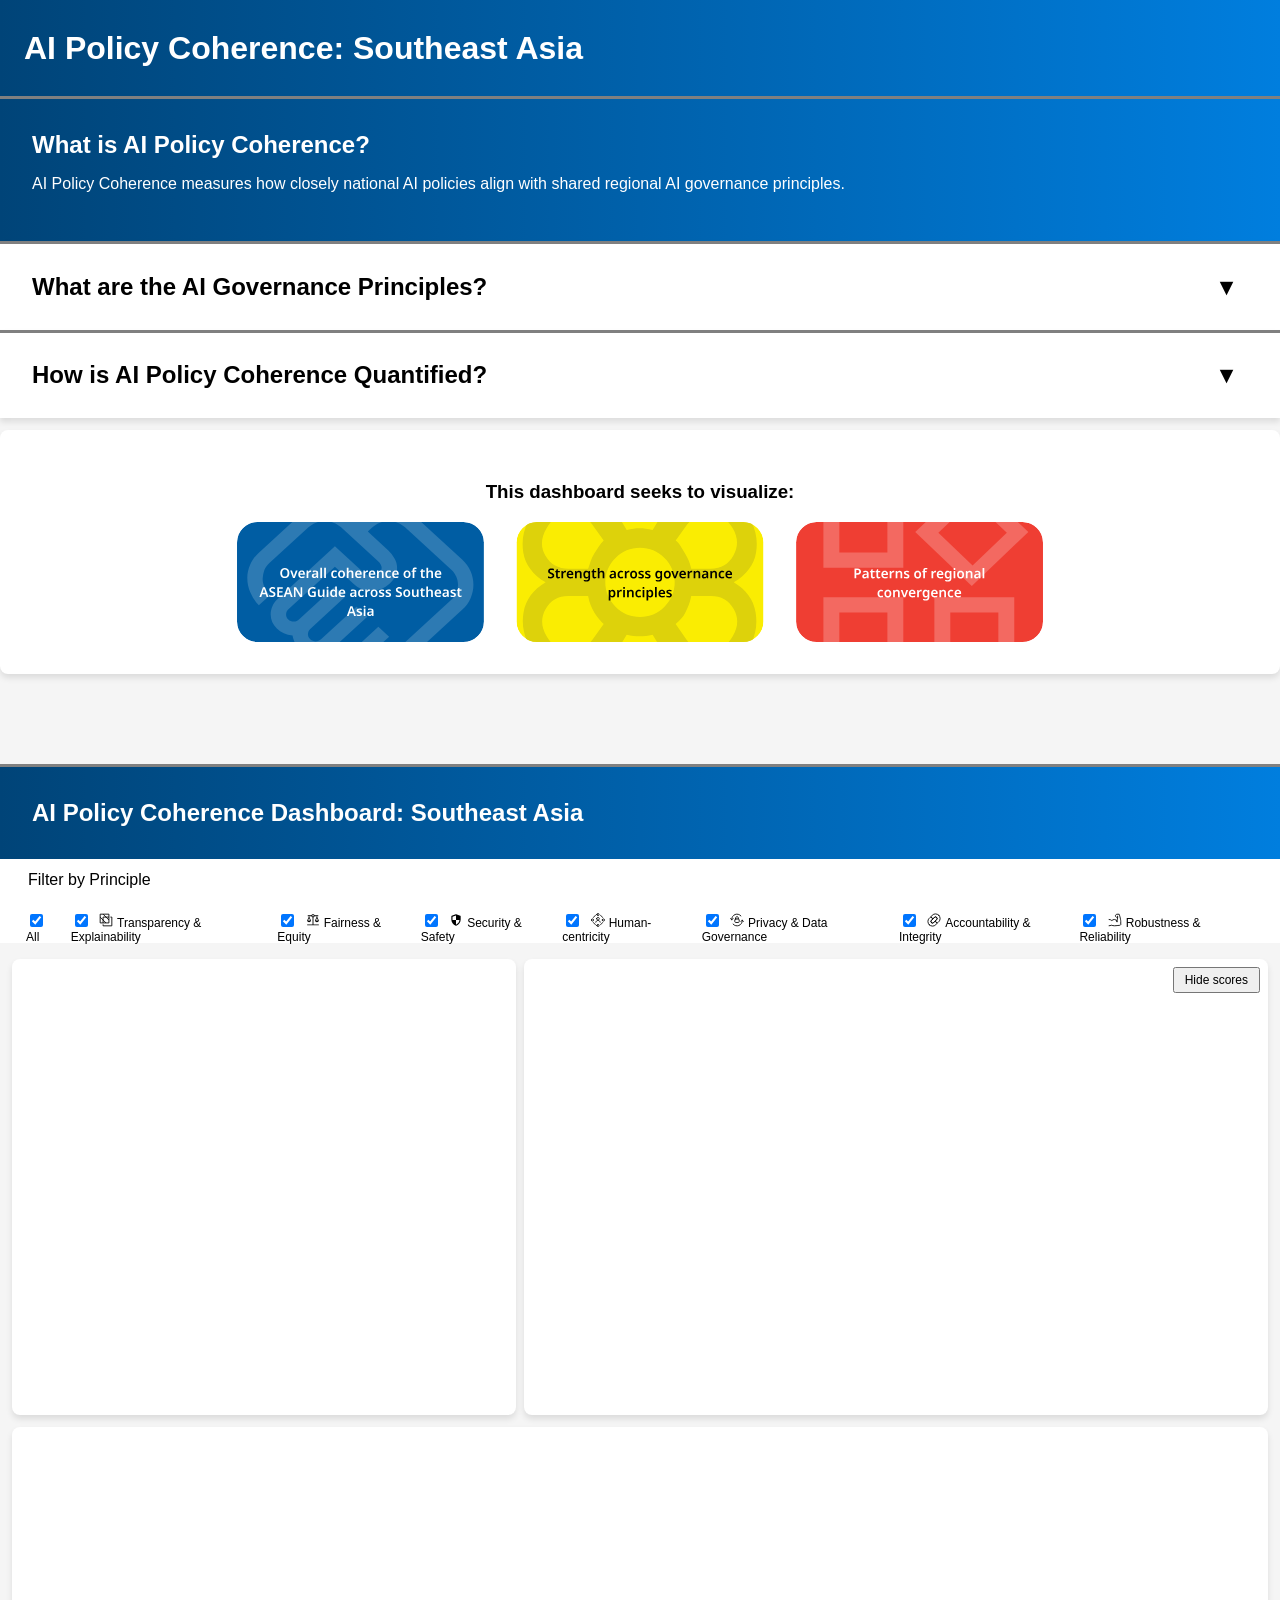
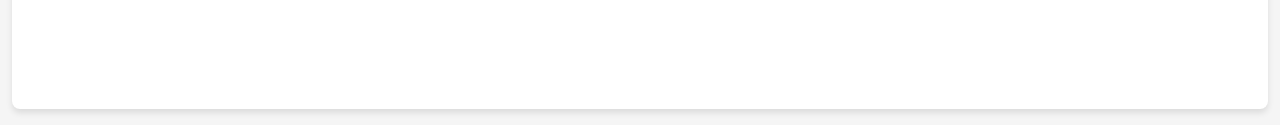
==== docs/index.html @ 44f53009 "Refactor for GitHub Pages" ====
<!DOCTYPE html>
<html lang="en">
    <head>
        <meta charset="UTF-8">
        <meta name="viewport" content="width=device-width, initial-scale=1.0">
        <title>AI Policy Coherence</title>
        <link rel="stylesheet" href="style.css">
    </head>
    <header>
        <p>AI Policy Coherence: Southeast Asia</p>
    </header>
    <body>
        <div id="context">
            <div class="banner">
                <h2>What is AI Policy Coherence?</h2>
                <p>AI Policy Coherence measures how closely national AI policies align with shared regional AI governance principles.</p>
            </div>
            <div class="info-box">
                <h2 class="info-box-toggle">
                    What are the AI Governance Principles?
                    <span class="info-box-arrow">▾</span>
                </h2>
                <div class="info-box-body">
                    <p>
                        Southeast Asia's <a href="https://asean.org/book/asean-guide-on-ai-governance-and-ethics/" target="_blank">ASEAN Guide on AI Governance and Ethics</a> 
                        breaks down AI governance into 7 principles, each with their own sub-principles.
                    </p>
                    <div id="principles-descriptions">
                        <div class="principle-box">
                            Loading...
                        </div>
                    </div>
                </div>
            </div>
            <div class="info-box">
                <h2 class="info-box-toggle">
                    How is AI Policy Coherence Quantified?
                    <span class="info-box-arrow">▾</span>
                </h2>
                <div class="info-box-body">
                    <p>
                        We follow a structured scoring framework based on the Southeast Asia's 
                        <a href="https://asean.org/book/asean-guide-on-ai-governance-and-ethics/" target="_blank">ASEAN Guide on AI Governance and Ethics</a>.<br>
                        To generate an overall coherence score for each country, we use a bottom-up approach starting with sub-principles and the country's AI policies. 
                        We first aim to assign a score from 0 to 3 for each sub-principle based on how strongly the country's policies adhere to those sub-principles. 
                        Afterward, sub-principles belonging to the same principle are used to generate a coherence score for that principle.
                        Those principle scores are finally averaged to generate the country's overall coherence score.
                    </p>
                </div>
            </div>
            <div class="context-box">
                <h3>This dashboard seeks to visualize:</h3>
                <img src="assets/goals.svg" alt="Overall coherence, strength across principles, regional convergence patterns" id="goals-img"/>
            </div>
        </div>
        <div id="dashboard">
            <div class="banner">
                <h2>AI Policy Coherence Dashboard: Southeast Asia</h2>
            </div>
            <div class="filters">
                <fieldset id="p-filters">
                    <legend>Filter by Principle</legend>
                    <div class="option">
                        <input type="checkbox" id="overall" name="overall" value="Overall" checked>
                        <label for="overall">
                            All
                        </label>
                    </div>
                    <div class="option">
                        <input type="checkbox" id="p1" name="p1" value="P1" checked>
                        <label for="p1">
                            <img src="assets/transparency.svg" width="14"/>Transparency & Explainability
                        </label>
                    </div>
                    <div class="option">
                        <input type="checkbox" id="p2" name="p2" value="P2" checked>
                        <label for="p2">
                            <img src="assets/fairness.svg" width="14"/>Fairness & Equity
                        </label>
                    </div>
                    <div class="option">
                        <input type="checkbox" id="p3" name="p3" value="P3" checked>
                        <label for="p3">
                            <img src="assets/security.svg" width="14"/>Security & Safety
                        </label>
                    </div>
                    <div class="option">
                        <input type="checkbox" id="p4" name="p4" value="P4" checked>
                        <label for="p4">
                            <img src="assets/human.svg" width="14"/>Human-centricity
                        </label>
                    </div>
                    <div class="option">
                        <input type="checkbox" id="p5" name="p5" value="P5" checked>
                        <label for="p5">
                            <img src="assets/privacy.svg" width="14"/>Privacy & Data Governance
                        </label>
                    </div>
                    <div class="option">
                        <input type="checkbox" id="p6" name="p6" value="P6" checked>
                        <label for="p6">
                            <img src="assets/accountability.svg" width="14"/>Accountability & Integrity
                        </label>
                    </div>
                    <div class="option">
                        <input type="checkbox" id="p7" name="p7" value="P7" checked>
                        <label for="p7">
                            <img src="assets/robustness.svg" width="14"/>Robustness & Reliability
                        </label>
                    </div>
                </fieldset>
            </div>
            <div class="vizs">
                <div id="map-container" class="viz-container">

                </div>

                <div id="matrix-container" class="viz-container-wide">
                    <button id="toggle-labels">Hide scores</button>
                </div>
            </div>
            <div id="pcp-container" class="viz-container-full">
            
        </div>
        </div>
        
    </body>
    <script src="https://d3js.org/d3.v7.min.js"></script>
    <script src="https://d3js.org/d3-scale-chromatic.v1.min.js"></script>
    <script src="https://d3js.org/d3-geo-projection.v2.min.js"></script>
    <script src="script.js"></script>
    <script src="load_descriptions.js"></script>
</html>
---- docs/style.css ----
html {
    scroll-behavior: smooth;
}

body {
    font-family: sans-serif;
    display: flex;
    flex-direction: column;
    justify-content: center;
    align-items: center;
    background-color: #f5f5f5;
    margin: 0;
    padding: 0;
}

header {
    height: 3em;
    width: 100%;
    /* https://www.w3schools.com/css/css3_gradients.asp */
    background-image: linear-gradient(to right, #004478, #007EDE); 
    color: white;
    font-size: 24pt;
    font-weight: 600;
    display: flex;
    flex-direction: column;
    justify-content: center;
}

header > p {
    margin: 0 0 0 24px;
}

.vizs {
    display: flex;
    justify-content: center;
    align-items: stretch;
    flex: 1;
    padding: 0 12px 12px 12px;
    gap: 8px;
    margin-bottom: 0
}

.viz-container {
    background-color: #ffffff;
    height: 500px;
    flex: 0.8;
    min-height: 0;
    padding: 12px;
    margin: 12px auto;
    border-radius: 8px;
    box-shadow: 0 4px 6px rgba(0,0,0,0.1);
    text-align: center;
    display: flex;
    flex-direction: column;
    justify-content: center;
    align-items: center;
}


.viz-container-wide {
    background-color: #ffffff;
    width: 50%;
    height: auto;
    flex: 1.2;
    min-height: 0;
    padding: 12px;
    margin: 12px auto;
    border-radius: 8px;
    box-shadow: 0 4px 6px rgba(0,0,0,0.1);
    text-align: center;
    display: flex;
    flex-direction: column;
    justify-content: center;
    align-items: center;
}

/* ── Parallel Coordinate Plot container ─────────────────────────── */
.viz-container-full {
    background-color: #ffffff;
    width: calc(100% - 48px);
    height: 380px;
    padding: 0 12px 12px;
    margin: 0 12px 16px;
    border-radius: 8px;
    box-shadow: 0 4px 6px rgba(0,0,0,0.1);
    display: flex;
    flex-direction: column;
    overflow: visible;
    position: relative;
    flex-shrink: 0;
}

.pcp-header {
    display: flex;
    align-items: baseline;
    gap: 12px;
    padding: 10px 4px 0;
    flex-shrink: 0;
}

.pcp-title {
    font-size: 11pt;
    font-weight: 700;
    color: #333;
}

.pcp-subtitle {
    font-size: 8.5pt;
    color: #888;
}

.pcp-legend {
    display: flex;
    flex-wrap: wrap;
    justify-content: center;
    gap: 4px 14px;
    padding: 0px 8px 2px;
    flex-shrink: 0;
    transform: translate(0, -24px)
}

.pcp-legend-item {
    display: flex;
    align-items: center;
    gap: 5px;
    border-radius: 4px;
    padding: 2px 5px;
    transition: background 0.15s ease;
}

.pcp-legend-item:hover {
    background: #f0f4f8;
}

.pcp-legend-swatch {
    width: 22px;
    height: 4px;
    border-radius: 2px;
    flex-shrink: 0;
    display: inline-block;
}

.pcp-legend-name {
    font-size: 12pt;
    color: #333;
    white-space: nowrap;
}

.pcp-line-visible {
    transition: stroke-width 0.15s ease, opacity 0.15s ease;
}

.pcp-country {
    cursor: pointer;
}
/* ─────────────────────────────────────────────────────────────────── */

.axis {
    display: flex;
    justify-content: center;
    align-items: center;
}

.tooltip {
    position: fixed;
    pointer-events: none;
    padding: 8px 12px;
    background: #ffffff;
    box-shadow: 0 6px 16px rgba(0,0,0,0.15);
    font-size: 9pt;
    opacity: 0;
    transition: opacity 0.5s ease;
    display: flex;
    flex-direction: column;
    justify-content: center;
    gap: 4px;
}

.tooltip.visible {
  opacity: 1;
  transition: opacity 0.5s ease;
}

.legendTitle {
	font-size: 12pt;
	fill: #4F4F4F;
	font-weight: 12;
}

.axis path, .axis line {
	fill: none;
	stroke: black;
	shape-rendering: crispEdges;
}

.axis text {
 	fill: #000;
	font-size: 12pt;
}

hr {
    width: 98%;
    color: rgb(172, 172, 172);
}

.filters {
    background-color: #ffffff;
    height: 60px;
    margin-bottom: 4px;
    padding: 12px;
    flex-shrink: 0;
}

.option {
    height: 52px;
    font-size: 9pt;
}

fieldset > legend {
    margin-bottom: 16px;
}

.option > input {
    margin-right: 8px;
}

.option > label > img {
    margin-right: 4px;
}

fieldset {
    border: 0;
    display: flex;
    flex-direction: row;
    justify-content: space-evenly;
    align-items: center;
    gap: 4px;
}

#country-page {
    width: 800px;
    margin: 32px auto;
    background: #fff;
    border-radius: 8px;
    padding: 32px 40px;
    box-shadow: 0 4px 6px rgba(0,0,0,0.1);
}

#back-link {
    display: inline-block;
    margin-bottom: 24px;
    color: #004478;
    text-decoration: none;
    font-size: 10pt;
}

#back-link:hover { 
    text-decoration: underline; 
}

h1 { 
    margin: 0 0 4px; 
}
.overall-score {
    font-size: 48pt;
    font-weight: 700;
    color: #004478;
    line-height: 1;
}
.overall-label {
    font-size: 10pt;
    color: #888;
    margin-bottom: 32px;
}

.principle-row {
    display: flex;
    align-items: center;
    gap: 12px;
    margin-bottom: 14px;
}

.principle-icon {
    width: 20px;
    height: 20px;
    flex-shrink: 0;
}

.principle-label { 
    flex: 1; 
    font-size: 10pt; 
}

.bar-track {
    flex: 2;
    height: 10px;
    background: #e8e8e8;
    border-radius: 5px;
    overflow: hidden;
}

.bar-fill {
    height: 100%;
    border-radius: 5px;
    background: #08306B;
}

.principle-pct {
    width: 36px;
    text-align: right;
    font-size: 10pt;
    font-weight: 600;
    color: #004478;
}

.not-found {
    text-align: center;
    margin-top: 80px;
    color: #888;
}

.country { 
    cursor: pointer; 
}

#context {
    height: fit-content;
    width: 100%;
}

#dashboard {
    width: 100%;
    display: flex;          
    flex-direction: column;
}

.banner {
    width: 100%;
    padding: 2em 0;
    border-top: 3px solid gray;
    display: flex;
    flex-direction: column;
    background-image: linear-gradient(to right, #004478, #007EDE);
    color: white; 
}

.banner h2 {
    margin: 0;
    margin-left: 32px;
}

.banner p {
    margin-left: 32px;
}

.context-box {
    background-color: #ffffff;
    width: 90%;
    height: auto;
    flex: 0.8;
    padding: 2em 4em;
    margin: 12px auto 10vh auto;
    border-radius: 8px;
    box-shadow: 0 4px 6px rgba(0,0,0,0.1);
    text-align: center;
    display: flex;
    flex-direction: column;
    justify-content: center;
    align-items: center;
}

#goals-img {
    width: 70%;
    height: auto;
}

.info-box {
    width: 100%;
    border-top: 3px solid gray;
    background-color: #ffffff;
    box-shadow: 0 4px 6px rgba(0,0,0,0.1);
}

.info-box-toggle {
    display: flex;
    align-items: center;
    justify-content: space-between;
    padding: 1.2em 2em 1.2em 32px;
    margin: 0 !important;
    cursor: pointer;
    user-select: none;
    list-style: none;
    height: fit-content
}

.info-box-toggle:hover {
    background-color: #f0f4f8;
}

.info-box-arrow {
    font-size: 18pt;
    line-height: 1;
    transition: transform 0.3s ease;
    flex-shrink: 0;
}

.info-box.open .info-box-arrow {
    transform: rotate(180deg);
}

.info-box-body {
    overflow: hidden;
    max-height: 0;
    transition: max-height 0.4s ease, padding 0.4s ease;
    padding: 0 2em;
}

.info-box.open .info-box-body {
    max-height: fit-content;
    padding: 0 2em 1.5em;
}

.principle-box {
    width: 100%;
    border-top: 3px solid gray;
    background-color: #ffffff;
    box-shadow: 0 4px 6px rgba(0,0,0,0.1);
}

.icon-principle {
    display: flex;
    align-items: center;
    justify-content: center;
    gap: 24px;
}

.principle-box-toggle {
    display: flex;
    align-items: center;
    justify-content: space-between;
    padding: 1.2em 2em 1.2em 32px;
    margin: 0 !important;
    cursor: pointer;
    user-select: none;
    list-style: none;
}

.principle-box-toggle:hover {
    background-color: #f0f4f8;
}

.principle-box-arrow {
    font-size: 18pt;
    line-height: 1;
    transition: transform 0.3s ease;
    flex-shrink: 0;
}

.principle-box.open .principle-box-arrow {
    transform: rotate(180deg);
}

.principle-box-body {
    overflow: hidden;
    max-height: 0;
    transition: max-height 0.4s ease, padding 0.4s ease;
    padding: 0 2em;
}

.principle-box.open .principle-box-body {
    max-height: fit-content;
    padding: 0 2em 1.5em;
}

#matrix-container {
    position: relative;
    height: 48vh;
    margin-bottom: 0;
}

#map-container {
    height: 48vh;
    margin-bottom: 0;
}

#pcp-container {
    height: 30vh;
}


#toggle-labels {
    position: absolute;
    top: 8px;
    right: 8px;
    font-size: 9pt;
    padding: 4px 10px;
    cursor: pointer;
}

#to-dashboard {
    height: 10vh;
    display: flex;
    justify-content: center;
    align-items: center;
}

.country-page {
    width: 70vw;
    margin: 32px auto;
    background: #fff;
    border-radius: 8px;
    padding: 32px 40px;
    box-shadow: 0 4px 6px rgba(0,0,0,0.1);
}
.back-link {
    display: inline-block;
    margin-bottom: 24px;
    color: #004478;
    text-decoration: none;
    font-size: 10pt;
}
.back-link:hover { 
    text-decoration: underline; 
}

h1 { 
    margin: 0 0 4px; 
}

.overall-score {
    font-size: 48pt;
    font-weight: 700;
    color: #004478;
    line-height: 1;
}
.overall-label {
    font-size: 10pt;
    color: #888;
    margin-bottom: 32px;
}
.principle-row {
    display: flex;
    align-items: center;
    gap: 12px;
    margin-bottom: 14px;
}
.principle-icon {
    width: 32px;
    height: 32px;
    flex-shrink: 0;
}

.principle-label { 
    flex: 1; 
    font-size: 12pt; 
    font-weight: 600;
}

.bar-track {
    flex: 2;
    height: 10px;
    background: #e8e8e8;
    border-radius: 5px;
    overflow: hidden;
}
.bar-fill {
    height: 100%;
    border-radius: 5px;
    background: linear-gradient(to right, #c6dbef, #08306B);
}
.principle-pct {
    width: 36px;
    text-align: right;
    font-size: 10pt;
    font-weight: 600;
    color: #004478;
}
.not-found {
    text-align: center;
    margin-top: 80px;
    color: #888;
}

.subp_row {
    padding: 8px 40px;
    display: flex;
    justify-content: space-between;
}

.p-sp-row {
    margin-bottom: 2em;
}

#policies {
    width: 800px;
    margin: 32px auto;
    background: #fff;
    border-radius: 8px;
    padding: 32px 40px;
    box-shadow: 0 4px 6px rgba(0,0,0,0.1);
}
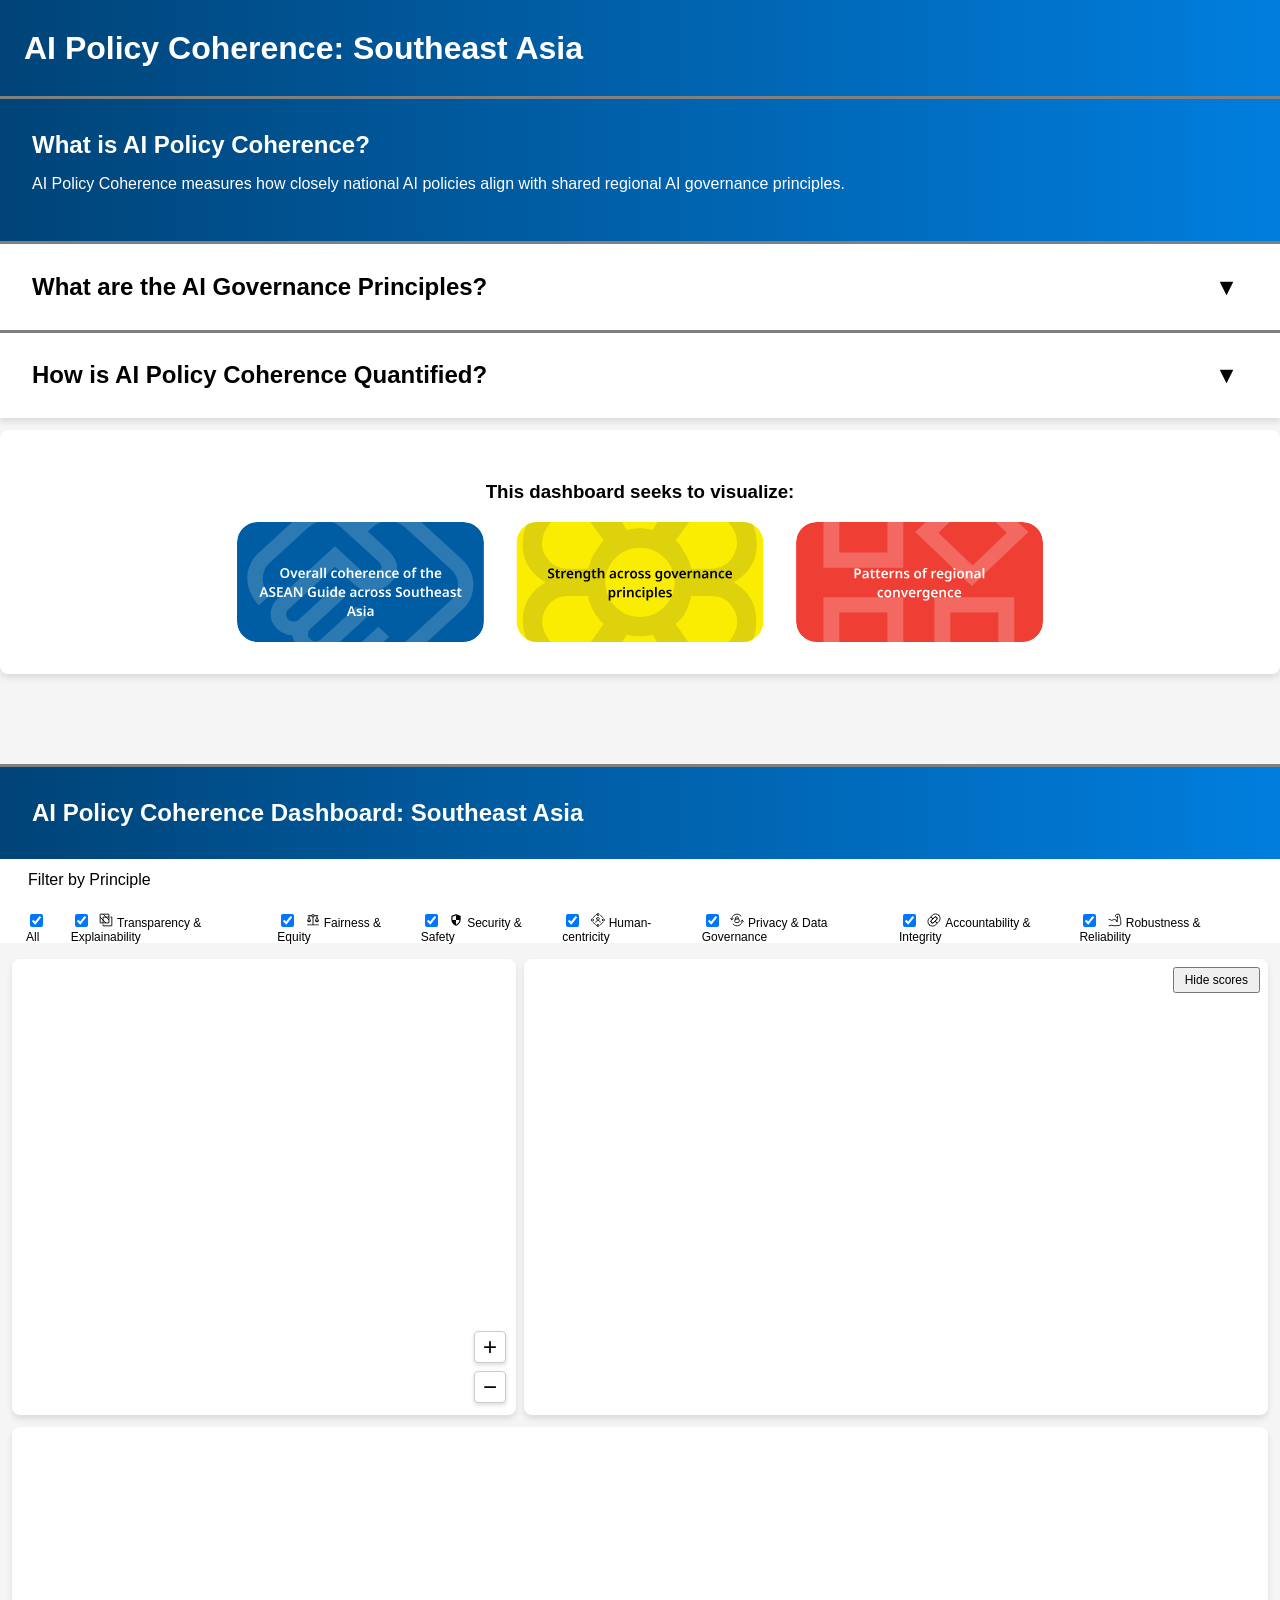
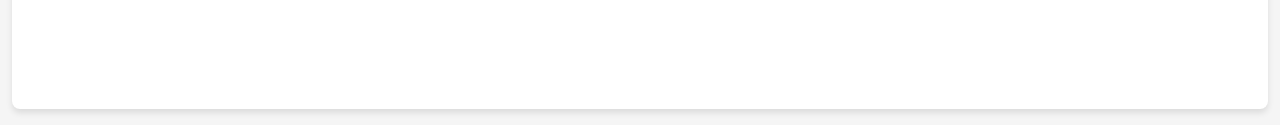
==== commit 9cabb08b: "Map changes" ====
--- a/docs/index.html
+++ b/docs/index.html
@@ -112,7 +112,8 @@
             </div>
             <div class="vizs">
                 <div id="map-container" class="viz-container">
-
+                    <button class="map-zoom-btn" id="zoom-in">+</button>
+                    <button class="map-zoom-btn" id="zoom-out">−</button>
                 </div>
 
                 <div id="matrix-container" class="viz-container-wide">
--- a/docs/style.css
+++ b/docs/style.css
@@ -74,6 +74,38 @@
     align-items: center;
 }
 
+#map-container {
+    height: 48vh;
+    margin-bottom: 0;
+    position: relative;
+}
+
+.map-zoom-btn {
+    position: absolute;
+    right: 10px;
+    width: 32px;
+    height: 32px;
+    background: #ffffff;
+    border: 1px solid #ccc;
+    border-radius: 4px;
+    font-size: 18pt;
+    line-height: 1;
+    cursor: pointer;
+    box-shadow: 0 2px 4px rgba(0,0,0,0.15);
+    display: flex;
+    align-items: center;
+    justify-content: center;
+    z-index: 10;
+    transition: background 0.15s ease;
+}
+
+.map-zoom-btn:hover {
+    background: #f0f4f8;
+}
+
+#zoom-in  { bottom: 52px; }
+#zoom-out { bottom: 12px; }
+
 /* ── Parallel Coordinate Plot container ─────────────────────────── */
 .viz-container-full {
     background-color: #ffffff;
